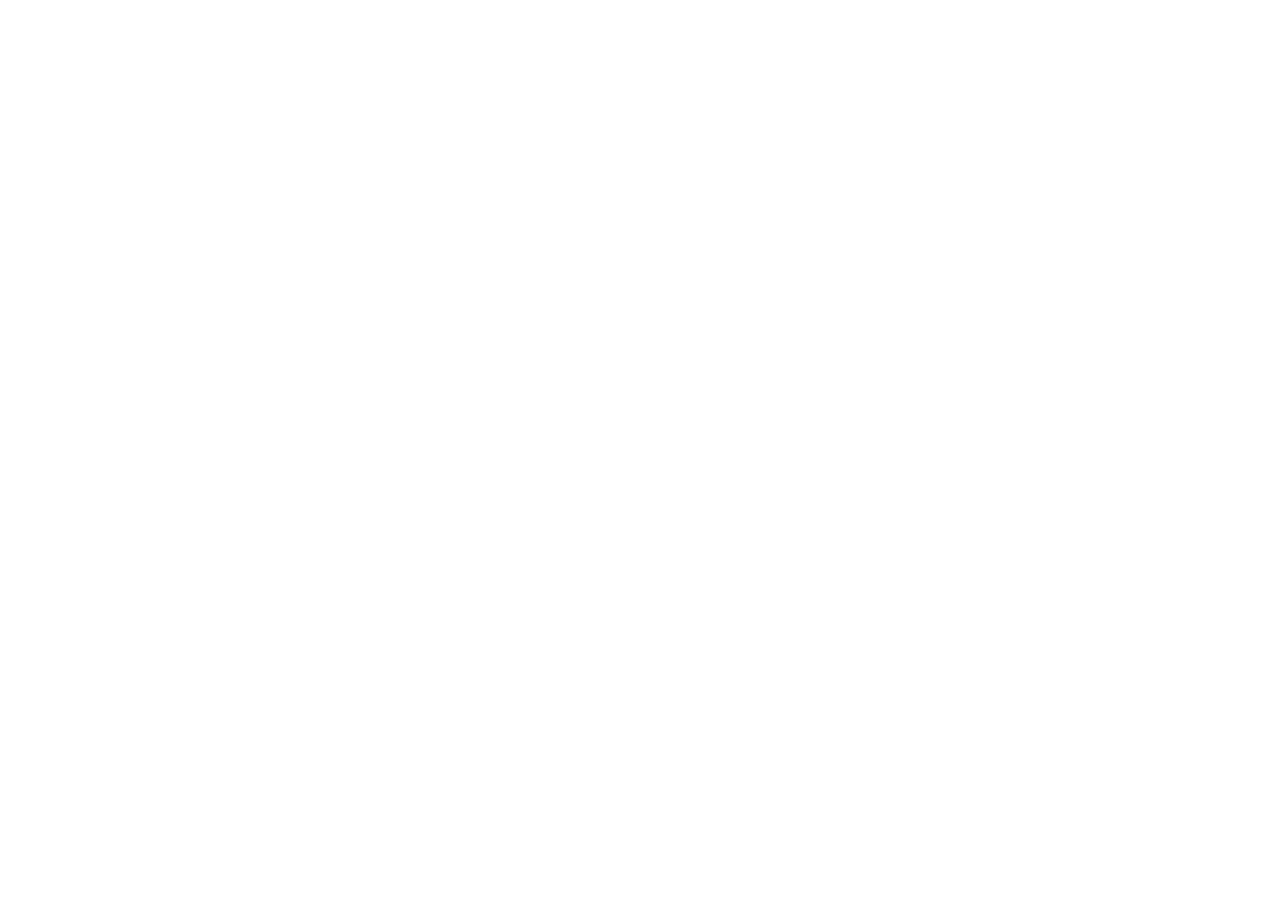
==== 15.assignment/netfix.html @ 1cec1890 "add" ====
<!DOCTYPE html>
<html lang="en">
<head>
    <meta charset="UTF-8">
    <meta name="viewport" content="width=device-width, initial-scale=1.0">
    <title>Document</title>
    <link rel="stylesheet" href="netfix.css">
</head>
<body>
    
</body>
</html>
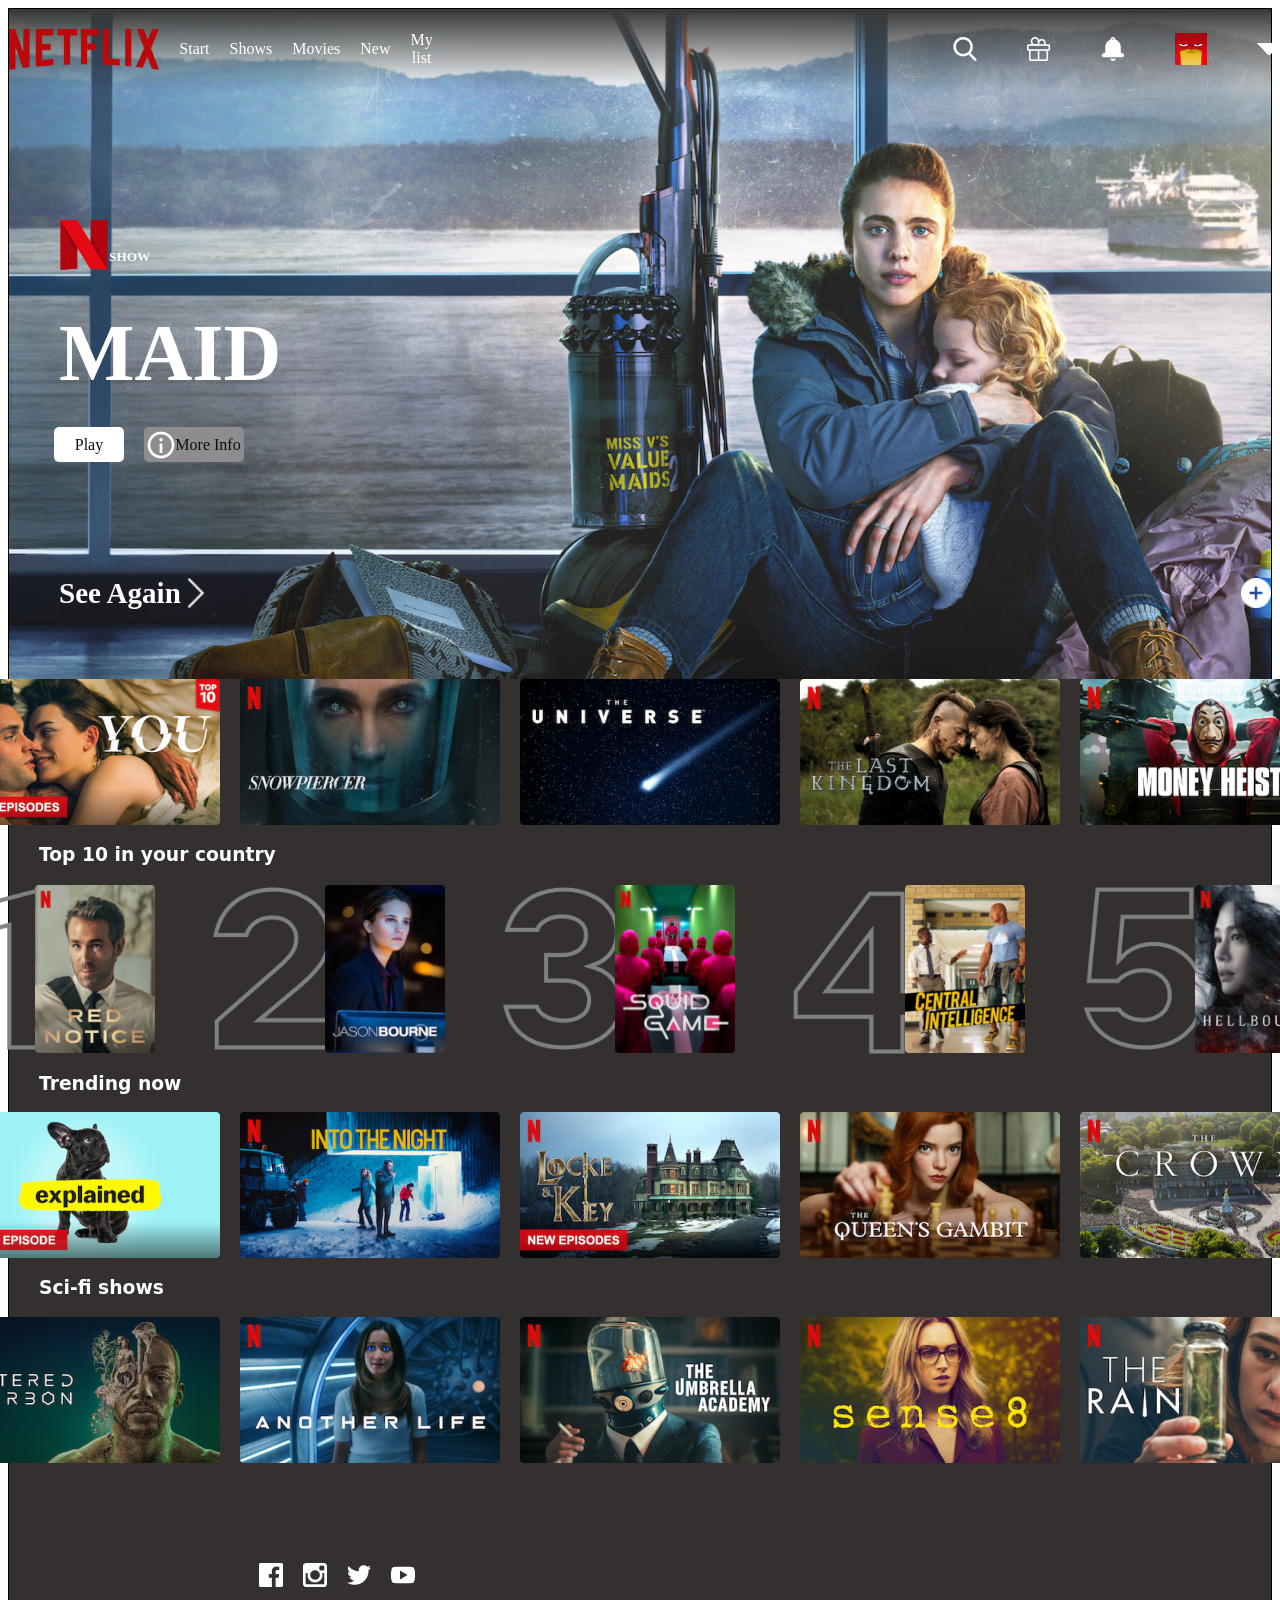
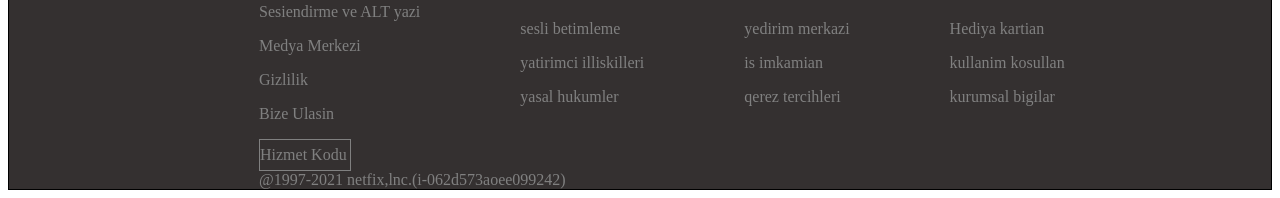
==== commit 07d04570: "add" ====
--- a/15.assignment/netfix.html
+++ b/15.assignment/netfix.html
@@ -7,6 +7,142 @@
     <link rel="stylesheet" href="netfix.css">
 </head>
 <body>
-    
+    <div class="main">
+        <div class="aktop">
+        <div class="nav">
+            <div class="nav1">
+            <img src="assets/NetflixLogoSvg.png" alt="" width="150px">
+            <a class="aa" href="#">Start</a>
+            <a class="aa" href="#">Shows</a>
+            <a class="aa" href="#">Movies</a>
+            <a class="aa" href="#">New</a>
+            <a  class="aa" href="#">My list</a>
+            </div>
+            <div class="nav2">
+                <img src="assets/Search.png" alt="">
+                <img src="assets/GiftBox.png" alt="">
+                <img src="assets/NotificationBell.png" alt="">
+                <img src="assets/ProfileIMG.png" alt="">
+                <img src="assets/DownArrow.png" alt="">
+            </div>
+        </div>
+        <div class="middle">
+            <div class="middle1">
+            <img src="assets/Netflix_Symbol_RGB 1.png" width="50px" height="50px"><h5>SHOW</h5>
+            </div>
+            <h1 class="h11">MAID</h1>
+
+
+            <div class="both">
+            <div class="img1">
+           <p>Play</p>
+            </div>
+            <div class="img2">
+            <img src="assets/Vector.png"><p>More Info</p>
+            </div>
+            </div>
+        </div>
+        <div class="lower">
+            <div class="lower1">
+            <h5>See Again</h5><img src="assets/ArrowRight.png" width="30px" height="30px" ></div>
+            <img src="assets/Add.png" width="30px" height="30px">
+        </div>
+        </div>
+        
+
+
+        <div class="black">
+        <div class="images">
+            <img src="assets/section 1.1.png">
+            <img src="assets/section 1.2.png">
+            <img src="assets/section 1.3.png">
+            <img src="assets/section 1.4.png">
+            <img src="assets/section 1.5.png">
+        </div>
+          <div class="h12">
+            <h3>Top 10 in your country </h3>
+          </div>
+          <div class="image">
+            <div class="with">
+                <img src="assets/Rank - 01.png" width="120px">
+                <img src="assets/section 2.1.png" width="120px">
+            </div>
+            <div class="with">
+                <img src="assets/Rank - 02.png" width="120px">
+                <img src="assets/section 2.2.png" width="120px">
+            </div>
+            <div class="with"> 
+              <img src="assets/Rank - 03.png" width="120px">
+                <img src="assets/section 2.3.png" width="120px">
+            </div>
+            <div class="with">
+                <img src="assets/Rank - 04.png" width="120px">
+                <img src="assets/section 2.4.png" width="120px">
+            </div>
+            <div class="with">
+                <img src="assets/Rank - 05.png" width="120px">
+                <img src="assets/section 2.5.png" width="120px">
+            </div>
+            
+          </div>
+            <div class="h12">
+            <h3>Trending now </h3>
+          </div>
+          <div class="imagess">
+            <img src="assets/section 3.1.png">
+            <img src="assets/section 3.2.png">
+            <img src="assets/section 3.3.png">
+            <img src="assets/section 3.4.png">
+            <img src="assets/section 3.5.png">
+          </div>
+             <div class="h12">
+            <h3>Sci-fi shows </h3>
+          </div>
+          <div class="imagess">
+            <img src="assets/section 4.1.png">
+            <img src="assets/section 4.2.png">
+            <img src="assets/section 4.3.png">
+            <img src="assets/section 4.4.png">
+            <img src="assets/section 4.5.png">
+          </div>
+        
+
+
+        <div class="footer">
+          <img src="assets/facebook.png" alt="">
+          <img src="assets/instagram.png" alt="">
+          <img src="assets/twitter.png" alt="">
+          <img src="assets/youtube.png" alt="">
+        </div>
+        <div class="paragraph">
+            <div class="p1">
+            <p>Sesiendirme ve ALT yazi</p>
+            <p>Medya Merkezi</p>
+            <p>Gizlilik</p>
+            <p>Bize Ulasin</p>
+            </div>
+            <div class="p2">
+            <p>sesli betimleme</p>
+            <p>yatirimci illiskilleri</p>
+            <p>yasal hukumler</p>
+            
+            </div>
+            <div class="p3">
+            <p>yedirim merkazi</p>
+            <p>is imkamian</p>
+            <p>qerez tercihleri</p>
+            </div>
+            <div class="p4">
+            <p>Hediya kartian</p>
+            <p>kullanim kosullan</p>
+            <p>kurumsal bigilar</p>
+            </div>
+        </div>
+        <div class="btn">
+            Hizmet Kodu
+        </div>
+        <div class="path">@1997-2021 netfix,lnc.(i-062d573aoee099242)</div>
+        </div>
+    </div>
 </body>
 </html>
--- a/15.assignment/netfix.css
+++ b/15.assignment/netfix.css
@@ -0,0 +1,160 @@
+.main{
+    border: 1px solid black;
+}
+.aktop{
+    background-image: url(assets/Title-Image.png);
+    height: 700px;
+}
+.nav1 a{
+    text-decoration: none;
+    color: white;
+    text-align: center;
+}
+.nav{
+    display: flex;
+    align-items: center;
+    justify-content: center;
+    gap: 500px;
+    background: linear-gradient(to bottom, rgb(56, 56, 56), transparent);
+}
+.nav2{
+    display: flex;
+    align-items: center;
+    justify-content: center;
+    gap: 50px;
+}
+.nav1{
+    display: flex;
+    align-items: center;
+    margin: 20px;
+    gap: 20px;
+    margin-left: 10px;
+}
+.aa{
+    display: flex;
+    align-items: center;
+    gap: 70px;
+    justify-content: space-between;
+}
+.lower1{
+    display: flex;
+    color: white;
+    font-size: 35px;
+    align-items: center;
+    margin-left: 50px;
+}
+.lower{
+    display: flex;
+    color: white;
+    font-size: 35px;
+    align-items: center;
+    justify-content: space-between;
+    margin-top: 50px;
+}
+.middle1{
+    display: flex;
+    color: white;
+    margin-left:50px ;
+    margin-top: 130px;
+}
+.h11{
+    color: white;
+    font-size: 80px;
+    margin-left:50px ;
+    line-height: 10px;
+}
+.img1 p{
+    display: flex;
+    color: rgb(14, 14, 14);
+    background: white;
+    text-align: center;
+    align-items: center;
+    justify-content: center;
+    width: 70px;
+    height: 35px;
+    border-radius: 5px;
+}
+.img2{
+    display: flex;
+    color: rgb(14, 14, 14);
+    background:#8D8D90 ;
+    text-align: center;
+    align-items: center;
+    justify-content: center;
+    width: 100px;
+    height: 35px;
+    border-radius: 5px;
+}
+.both{
+    display: flex;
+    margin-left:45px ;
+    gap: 20px;
+    align-items: center;
+}
+.middle{
+    line-height: 30px;
+}
+.images{
+    display: flex;
+    align-items: center;
+    justify-content: center;
+    margin-left:20px ;
+    gap: 20px;
+    margin-top: -30px;
+}
+.black{
+    background: rgb(52, 48, 48);
+}
+.h12{
+    color: white;
+    margin-left: 30px;
+    font-family: system-ui, -apple-system, BlinkMacSystemFont, 'Segoe UI', Roboto, Oxygen, Ubuntu, Cantarell, 'Open Sans', 'Helvetica Neue', sans-serif;
+}
+.image{
+    display: flex;
+    align-items: center;
+    justify-content: center;
+    
+   
+}
+.with{
+    display: flex;
+    align-items: center;
+    justify-content: center;
+    margin-right: 50px; 
+}
+.imagess{
+    display: flex;
+    align-items: center;
+    justify-content: center;
+    margin-left:20px ;
+    gap: 20px;
+}
+.footer{
+    display: flex;
+    align-items: center;
+    gap: 20px;
+    margin-left: 250px;
+    margin-top: 100px;
+}
+.paragraph{
+    display: flex;
+    align-items: center;
+    margin-left: 250px;
+    gap: 100px;
+    color: #808080;
+}
+.btn{
+    color: #808080;
+    margin-left: 250px;
+    border: 1px solid #808080 ;
+    width:90px ;
+    height: 30px;
+    text-align: center;
+    display: flex;
+    align-items: center;
+}
+.path{
+     color: #808080;
+    margin-left: 250px;
+}
